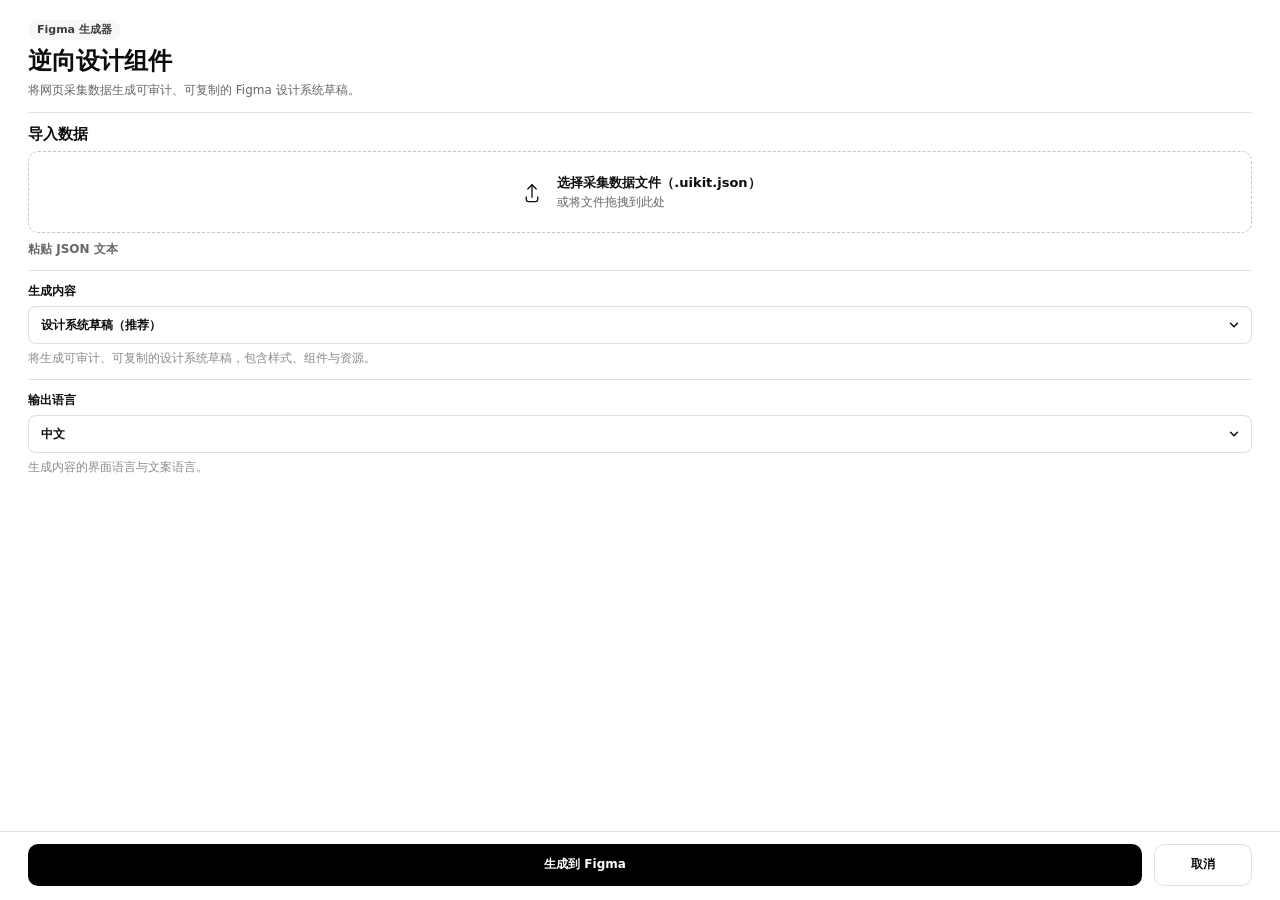
==== figma-plugin/ui.html @ 894eaabd "Initial UI Trace prototype" ====
<!doctype html>
<html lang="zh-CN">
  <head>
    <meta charset="utf-8">
    <style>
      :root {
        --bg: #ffffff;
        --surface: #f7f7f7;
        --surface-hover: #f2f2f2;
        --text: #0d0d0d;
        --text-muted: #666666;
        --text-subtle: #8a8a8a;
        --border: rgba(13, 13, 13, 0.12);
        --border-strong: rgba(13, 13, 13, 0.24);
        --focus: rgba(13, 13, 13, 0.12);
        --radius: 10px;
      }

      * {
        box-sizing: border-box;
      }

      body {
        margin: 0;
        overflow: hidden;
        color: var(--text);
        background: var(--bg);
        font: 12px/1.42 Inter, system-ui, -apple-system, BlinkMacSystemFont, "Segoe UI", "Microsoft YaHei", sans-serif;
      }

      .shell {
        height: 100vh;
        display: grid;
        grid-template-rows: 1fr auto;
        background: var(--bg);
      }

      .content {
        display: grid;
        align-content: start;
        gap: 12px;
        padding: 20px 28px 14px;
      }

      .hero {
        display: grid;
        gap: 8px;
      }

      .eyebrow {
        width: max-content;
        padding: 2px 9px;
        border-radius: 999px;
        color: #3d3d3d;
        background: var(--surface);
        font-size: 11px;
        font-weight: 700;
      }

      h1,
      h2,
      p {
        margin: 0;
      }

      h1 {
        font-size: 24px;
        line-height: 1.12;
        letter-spacing: 0;
      }

      h2 {
        font-size: 15px;
        line-height: 1.25;
      }

      p {
        color: var(--text-muted);
      }

      .section {
        display: grid;
        gap: 8px;
        padding-top: 12px;
        border-top: 1px solid var(--border);
      }

      .file-picker {
        min-height: 82px;
        display: grid;
        place-items: center;
        padding: 12px;
        border: 1px dashed var(--border-strong);
        border-radius: var(--radius);
        background: #ffffff;
        cursor: pointer;
        transition: background 120ms ease, border-color 120ms ease;
      }

      .file-picker:hover,
      .file-picker.dragover {
        border-color: rgba(13, 13, 13, 0.46);
        background: #fafafa;
      }

      .file-row {
        display: flex;
        align-items: center;
        justify-content: center;
        gap: 12px;
        max-width: 430px;
      }

      .upload-icon {
        width: 26px;
        height: 26px;
        flex: 0 0 auto;
        color: var(--text);
      }

      .file-copy {
        min-width: 0;
        display: grid;
        gap: 2px;
      }

      .file-title {
        color: var(--text);
        font-size: 13px;
        font-weight: 700;
      }

      .file-name {
        min-width: 0;
        overflow: hidden;
        color: var(--text-muted);
        text-overflow: ellipsis;
        white-space: nowrap;
      }

      .field {
        display: grid;
        gap: 6px;
      }

      label {
        color: var(--text);
        font-size: 12px;
        font-weight: 700;
      }

      .hint {
        color: var(--text-subtle);
      }

      .native-select {
        display: none;
      }

      .select-wrap {
        position: relative;
      }

      .select-trigger {
        width: 100%;
        height: 38px;
        display: flex;
        align-items: center;
        justify-content: space-between;
        gap: 12px;
        border: 1px solid var(--border);
        border-radius: 8px;
        padding: 0 10px 0 12px;
        color: var(--text);
        background: #ffffff;
        text-align: left;
      }

      .select-trigger:hover {
        background: #fbfbfb;
      }

      .select-trigger[aria-expanded="true"] {
        border-color: rgba(13, 13, 13, 0.42);
      }

      .chevron {
        width: 14px;
        height: 14px;
        flex: 0 0 auto;
        color: var(--text);
      }

      .select-menu {
        position: absolute;
        z-index: 10;
        top: calc(100% + 6px);
        left: 0;
        right: 0;
        display: none;
        overflow: hidden;
        border: 1px solid var(--border);
        border-radius: 8px;
        background: #ffffff;
        box-shadow: 0 10px 24px rgba(0, 0, 0, 0.10);
      }

      .select-wrap.open .select-menu {
        display: grid;
        padding: 4px;
      }

      .select-wrap[data-select="language"] .select-menu {
        top: auto;
        bottom: calc(100% + 6px);
      }

      .select-option {
        width: 100%;
        height: 30px;
        border: 0;
        border-radius: 6px;
        padding: 0 10px;
        color: var(--text);
        background: transparent;
        text-align: left;
        font-weight: 500;
      }

      .select-option:hover {
        background: var(--surface);
      }

      .select-option.active {
        background: var(--surface-hover);
        font-weight: 700;
      }

      textarea {
        width: 100%;
        height: 92px;
        padding: 10px;
        resize: none;
        border: 1px solid var(--border);
        border-radius: 8px;
        color: var(--text);
        background: #ffffff;
        outline: none;
        font: 11px/1.45 ui-monospace, SFMono-Regular, Consolas, "Liberation Mono", monospace;
      }

      textarea:focus,
      button:focus-visible {
        border-color: rgba(13, 13, 13, 0.46);
        box-shadow: 0 0 0 3px var(--focus);
        outline: none;
      }

      .manual {
        display: none;
        gap: 8px;
      }

      .manual.open {
        display: grid;
      }

      .toggle {
        width: max-content;
        min-height: auto;
        border: 0;
        border-radius: 6px;
        padding: 0;
        color: var(--text-muted);
        background: transparent;
        font-size: 12px;
        font-weight: 600;
      }

      .toggle:hover {
        color: var(--text);
      }

      .actions {
        display: flex;
        gap: 12px;
        padding: 12px 28px 14px;
        border-top: 1px solid var(--border);
        background: #ffffff;
      }

      button {
        min-height: 42px;
        border: 1px solid transparent;
        border-radius: var(--radius);
        padding: 8px 14px;
        font: inherit;
        font-weight: 700;
        cursor: pointer;
      }

      .toggle,
      .select-trigger,
      .select-option {
        min-height: auto;
      }

      #import {
        flex: 1;
        color: #ffffff;
        background: #000000;
      }

      #import:hover {
        background: #202020;
      }

      #cancel {
        min-width: 98px;
        color: var(--text);
        border-color: var(--border);
        background: #ffffff;
      }

      #cancel:hover {
        background: var(--surface);
      }
    </style>
  </head>
  <body>
    <main class="shell">
      <section class="content">
        <div class="hero">
          <div class="eyebrow">Figma 生成器</div>
          <h1>逆向设计组件</h1>
          <p>将网页采集数据生成可审计、可复制的 Figma 设计系统草稿。</p>
        </div>

        <section class="section">
          <h2>导入数据</h2>
          <div id="drop-zone" class="file-picker">
            <div class="file-row">
              <svg class="upload-icon" viewBox="0 0 34 34" fill="none" aria-hidden="true">
                <path d="M9.5 23.5V26.5C9.5 28.1569 10.8431 29.5 12.5 29.5H21.5C23.1569 29.5 24.5 28.1569 24.5 26.5V23.5" stroke="currentColor" stroke-width="1.7" stroke-linecap="round"/>
                <path d="M17 24V7.5" stroke="currentColor" stroke-width="1.7" stroke-linecap="round"/>
                <path d="M11.5 13L17 7.5L22.5 13" stroke="currentColor" stroke-width="1.7" stroke-linecap="round" stroke-linejoin="round"/>
              </svg>
              <div class="file-copy">
                <div class="file-title">选择采集数据文件（.uikit.json）</div>
                <div id="file-name" class="file-name">或将文件拖拽到此处</div>
              </div>
            </div>
            <input id="file" type="file" accept=".json,application/json" hidden>
          </div>
          <button id="toggle-manual" class="toggle" type="button">粘贴 JSON 文本</button>
          <div id="manual" class="manual">
            <label for="json">Normalized design-system JSON</label>
            <textarea id="json" spellcheck="false"></textarea>
          </div>
        </section>

        <section class="section">
          <div class="field">
            <label for="mode">生成内容</label>
            <div class="select-wrap" data-select="mode">
              <select id="mode" class="native-select" tabindex="-1" aria-hidden="true">
                <option value="designer" selected>设计系统草稿（推荐）</option>
                <option value="library">组件库草稿</option>
                <option value="replica">页面截图参考</option>
                <option value="audit">审阅草稿</option>
              </select>
              <button class="select-trigger" type="button" aria-expanded="false">
                <span class="select-label">设计系统草稿（推荐）</span>
                <svg class="chevron" viewBox="0 0 16 16" fill="none" aria-hidden="true">
                  <path d="M4 6L8 10L12 6" stroke="currentColor" stroke-width="1.7" stroke-linecap="round" stroke-linejoin="round"/>
                </svg>
              </button>
              <div class="select-menu" role="listbox">
                <button class="select-option active" type="button" data-value="designer">设计系统草稿（推荐）</button>
                <button class="select-option" type="button" data-value="library">组件库草稿</button>
                <button class="select-option" type="button" data-value="replica">页面截图参考</button>
                <button class="select-option" type="button" data-value="audit">审阅草稿</button>
              </div>
            </div>
            <p class="hint">将生成可审计、可复制的设计系统草稿，包含样式、组件与资源。</p>
          </div>
        </section>

        <section class="section">
          <div class="field">
            <label for="language">输出语言</label>
            <div class="select-wrap" data-select="language">
              <select id="language" class="native-select" tabindex="-1" aria-hidden="true">
                <option value="zh" selected>中文</option>
                <option value="bilingual">中英双语</option>
                <option value="en">English</option>
              </select>
              <button class="select-trigger" type="button" aria-expanded="false">
                <span class="select-label">中文</span>
                <svg class="chevron" viewBox="0 0 16 16" fill="none" aria-hidden="true">
                  <path d="M4 6L8 10L12 6" stroke="currentColor" stroke-width="1.7" stroke-linecap="round" stroke-linejoin="round"/>
                </svg>
              </button>
              <div class="select-menu" role="listbox">
                <button class="select-option active" type="button" data-value="zh">中文</button>
                <button class="select-option" type="button" data-value="bilingual">中英双语</button>
                <button class="select-option" type="button" data-value="en">English</button>
              </div>
            </div>
            <p class="hint">生成内容的界面语言与文案语言。</p>
          </div>
        </section>
      </section>

      <div class="actions">
        <button id="import">生成到 Figma</button>
        <button id="cancel">取消</button>
      </div>
    </main>

    <script>
      const textarea = document.getElementById("json");
      const fileInput = document.getElementById("file");
      const fileName = document.getElementById("file-name");
      const manual = document.getElementById("manual");
      const language = document.getElementById("language");
      const mode = document.getElementById("mode");
      const dropZone = document.getElementById("drop-zone");

      dropZone.onclick = () => {
        fileInput.click();
      };

      fileInput.onchange = () => {
        const file = fileInput.files && fileInput.files[0];
        if (!file) return;
        loadFile(file);
      };

      dropZone.ondragover = (event) => {
        event.preventDefault();
        dropZone.classList.add("dragover");
      };

      dropZone.ondragleave = () => {
        dropZone.classList.remove("dragover");
      };

      dropZone.ondrop = (event) => {
        event.preventDefault();
        dropZone.classList.remove("dragover");
        const file = event.dataTransfer && event.dataTransfer.files && event.dataTransfer.files[0];
        if (file) loadFile(file);
      };

      document.getElementById("toggle-manual").onclick = () => {
        manual.classList.toggle("open");
      };

      document.getElementById("import").onclick = () => {
        parent.postMessage({ pluginMessage: { type: "import", json: textarea.value, language: language.value, mode: mode.value } }, "*");
      };

      document.getElementById("cancel").onclick = () => {
        parent.postMessage({ pluginMessage: { type: "cancel" } }, "*");
      };

      document.addEventListener("click", (event) => {
        for (const wrap of document.querySelectorAll(".select-wrap.open")) {
          if (!wrap.contains(event.target)) closeSelect(wrap);
        }
      });

      for (const wrap of document.querySelectorAll(".select-wrap")) {
        const select = wrap.querySelector("select");
        const trigger = wrap.querySelector(".select-trigger");
        const label = wrap.querySelector(".select-label");
        const options = Array.from(wrap.querySelectorAll(".select-option"));
        trigger.onclick = (event) => {
          event.stopPropagation();
          const isOpen = wrap.classList.contains("open");
          for (const other of document.querySelectorAll(".select-wrap.open")) closeSelect(other);
          if (!isOpen) {
            wrap.classList.add("open");
            trigger.setAttribute("aria-expanded", "true");
          }
        };
        for (const option of options) {
          option.onclick = (event) => {
            event.stopPropagation();
            select.value = option.dataset.value || "";
            label.textContent = option.textContent || "";
            for (const item of options) item.classList.toggle("active", item === option);
            closeSelect(wrap);
          };
        }
      }

      function closeSelect(wrap) {
        wrap.classList.remove("open");
        const trigger = wrap.querySelector(".select-trigger");
        if (trigger) trigger.setAttribute("aria-expanded", "false");
      }

      function loadFile(file) {
        readFileAsText(file, (content) => {
          textarea.value = content;
          fileName.textContent = file.name;
        });
      }

      function readFileAsText(file, callback) {
        const reader = new FileReader();
        reader.onload = () => callback(String(reader.result || ""));
        reader.onerror = () => {
          fileName.textContent = "无法读取文件";
        };
        reader.readAsText(file);
      }
    </script>
  </body>
</html>
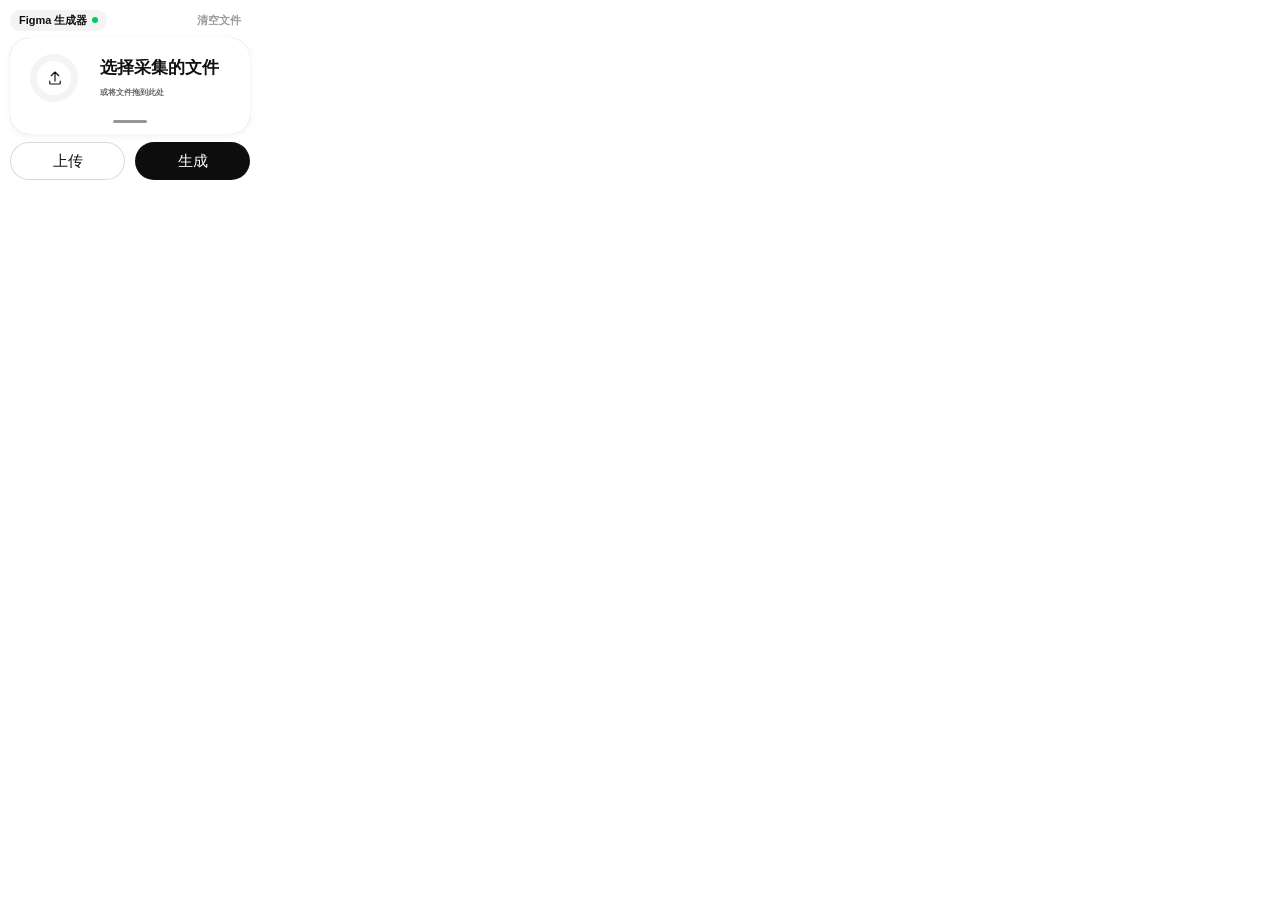
==== commit 6fb4b0c0: "Refine dual-theme plugin UI and interactions" ====
--- a/figma-plugin/ui.html
+++ b/figma-plugin/ui.html
@@ -4,16 +4,40 @@
     <meta charset="utf-8">
     <style>
       :root {
-        --bg: #ffffff;
-        --surface: #f7f7f7;
-        --surface-hover: #f2f2f2;
-        --text: #0d0d0d;
-        --text-muted: #666666;
-        --text-subtle: #8a8a8a;
-        --border: rgba(13, 13, 13, 0.12);
-        --border-strong: rgba(13, 13, 13, 0.24);
-        --focus: rgba(13, 13, 13, 0.12);
-        --radius: 10px;
+        color-scheme: light;
+        --page: #f3f3f3;
+        --panel: #ffffff;
+        --surface: #ffffff;
+        --soft: #f4f4f4;
+        --soft-2: #f9f9f9;
+        --text: #101010;
+        --muted: #666666;
+        --label: #555555;
+        --quiet: #969696;
+        --border: #dddddd;
+        --border-strong: rgba(0, 0, 0, 0.15);
+        --action: #0d0d0d;
+        --action-text: #ffffff;
+        --green: #00c961;
+        --shadow: 0 2px 8px rgba(0, 0, 0, 0.055), 0 0 0.5px rgba(0, 0, 0, 0.28);
+      }
+
+      :root[data-theme="dark"] {
+        color-scheme: dark;
+        --page: #0b0b0b;
+        --panel: #050505;
+        --surface: #202020;
+        --soft: #252525;
+        --soft-2: #1b1b1b;
+        --text: #ffffff;
+        --muted: #a7a7a7;
+        --label: #d6d6d6;
+        --quiet: #8b8b8b;
+        --border: #464646;
+        --border-strong: rgba(255, 255, 255, 0.42);
+        --action: #f5f5f5;
+        --action-text: #111111;
+        --shadow: 0 4px 14px rgba(0, 0, 0, 0.34), 0 0 0.5px rgba(255, 255, 255, 0.18);
       }
 
       * {
@@ -21,136 +45,195 @@
       }
 
       body {
+        width: 380px;
+        min-height: 292px;
         margin: 0;
         overflow: hidden;
         color: var(--text);
-        background: var(--bg);
-        font: 12px/1.42 Inter, system-ui, -apple-system, BlinkMacSystemFont, "Segoe UI", "Microsoft YaHei", sans-serif;
+        background: var(--page);
+        font: 12px/1.2 "PingFang SC", "Microsoft YaHei", Inter, system-ui, sans-serif;
+      }
+
+      button,
+      select,
+      textarea {
+        font: inherit;
+      }
+
+      button {
+        border: 0;
+        cursor: pointer;
+      }
+
+      button:focus-visible,
+      select:focus-visible,
+      textarea:focus-visible {
+        outline: 2px solid var(--green);
+        outline-offset: 2px;
       }
 
       .shell {
-        height: 100vh;
-        display: grid;
-        grid-template-rows: 1fr auto;
-        background: var(--bg);
-      }
-
-      .content {
-        display: grid;
-        align-content: start;
-        gap: 12px;
-        padding: 20px 28px 14px;
-      }
-
-      .hero {
-        display: grid;
+        min-height: 100vh;
+        display: flex;
+        flex-direction: column;
+        gap: 15px;
+        padding: 15px;
+        border-radius: 30px;
+        background: var(--panel);
+      }
+
+      .topbar {
+        height: 27px;
+        display: flex;
+        align-items: center;
+      }
+
+      .top-chip {
+        min-height: 27px;
+        display: inline-flex;
+        align-items: center;
         gap: 8px;
-      }
-
-      .eyebrow {
-        width: max-content;
-        padding: 2px 9px;
-        border-radius: 999px;
-        color: #3d3d3d;
+        padding: 7px 15px;
+        border-radius: 24px;
+        color: var(--text);
+        background: var(--soft);
+        font-size: 12px;
+        font-weight: 800;
+        line-height: 13px;
+      }
+
+      .mode-dot {
+        width: 7px;
+        height: 7px;
+        flex: 0 0 7px;
+        border-radius: 50%;
+        background: var(--green);
+      }
+
+      .content-stack {
+        width: 350px;
+        display: flex;
+        flex-direction: column;
+        gap: 15px;
+      }
+
+      .file-card {
+        position: relative;
+        min-height: 147px;
+        display: flex;
+        flex-direction: column;
+        justify-content: center;
+        gap: 15px;
+        padding: 30px;
+        border-radius: 24px;
+        color: var(--text);
         background: var(--surface);
-        font-size: 11px;
-        font-weight: 700;
-      }
-
-      h1,
-      h2,
-      p {
-        margin: 0;
-      }
-
-      h1 {
-        font-size: 24px;
-        line-height: 1.12;
-        letter-spacing: 0;
-      }
-
-      h2 {
-        font-size: 15px;
-        line-height: 1.25;
-      }
-
-      p {
-        color: var(--text-muted);
-      }
-
-      .section {
-        display: grid;
-        gap: 8px;
-        padding-top: 12px;
-        border-top: 1px solid var(--border);
-      }
-
-      .file-picker {
-        min-height: 82px;
-        display: grid;
-        place-items: center;
-        padding: 12px;
-        border: 1px dashed var(--border-strong);
-        border-radius: var(--radius);
-        background: #ffffff;
-        cursor: pointer;
-        transition: background 120ms ease, border-color 120ms ease;
-      }
-
-      .file-picker:hover,
-      .file-picker.dragover {
-        border-color: rgba(13, 13, 13, 0.46);
-        background: #fafafa;
+        box-shadow: var(--shadow);
       }
 
       .file-row {
         display: flex;
         align-items: center;
-        justify-content: center;
-        gap: 12px;
-        max-width: 430px;
-      }
-
-      .upload-icon {
+        gap: 35px;
+      }
+
+      .file-ring {
+        width: 71px;
+        height: 71px;
+        flex: 0 0 71px;
+        display: grid;
+        place-items: center;
+        padding: 0;
+        border: 10px solid var(--soft);
+        border-radius: 50%;
+        color: var(--text);
+        background: var(--surface);
+      }
+
+      .has-file .file-ring {
+        border-color: var(--green);
+      }
+
+      .file-ring svg {
+        display: block;
         width: 26px;
         height: 26px;
-        flex: 0 0 auto;
-        color: var(--text);
+        overflow: visible;
+        transform: translateX(1px);
       }
 
       .file-copy {
         min-width: 0;
         display: grid;
-        gap: 2px;
+        gap: 19px;
+        cursor: pointer;
       }
 
       .file-title {
-        color: var(--text);
-        font-size: 13px;
-        font-weight: 700;
-      }
-
-      .file-name {
         min-width: 0;
         overflow: hidden;
-        color: var(--text-muted);
+        color: var(--text);
+        font-size: 23px;
+        font-weight: 900;
+        line-height: 24px;
+        letter-spacing: 0;
+        white-space: nowrap;
+      }
+
+      .file-name {
+        overflow: hidden;
+        max-width: 190px;
+        color: var(--muted);
+        font-size: 10px;
+        font-weight: 700;
+        line-height: 12px;
         text-overflow: ellipsis;
         white-space: nowrap;
       }
 
+      .settings-toggle {
+        position: absolute;
+        left: 50%;
+        bottom: 9px;
+        width: 46px;
+        height: 18px;
+        padding: 0;
+        border-radius: 999px;
+        background: transparent;
+        transform: translateX(-50%);
+      }
+
+      .settings-toggle::before {
+        content: "";
+        position: absolute;
+        left: 8px;
+        right: 8px;
+        top: 7px;
+        height: 4px;
+        border-radius: 999px;
+        background: var(--quiet);
+      }
+
+      .settings-panel {
+        display: none;
+        gap: 15px;
+        padding-bottom: 15px;
+      }
+
+      .settings-open .settings-panel {
+        display: grid;
+      }
+
       .field {
         display: grid;
-        gap: 6px;
+        gap: 15px;
       }
 
       label {
-        color: var(--text);
-        font-size: 12px;
-        font-weight: 700;
-      }
-
-      .hint {
-        color: var(--text-subtle);
+        color: var(--label);
+        font-size: 15px;
+        font-weight: 500;
+        line-height: 16px;
       }
 
       .native-select {
@@ -163,97 +246,74 @@
 
       .select-trigger {
         width: 100%;
-        height: 38px;
+        min-height: 38px;
         display: flex;
         align-items: center;
         justify-content: space-between;
-        gap: 12px;
+        gap: 8px;
+        padding: 12px 15px;
         border: 1px solid var(--border);
-        border-radius: 8px;
-        padding: 0 10px 0 12px;
+        border-radius: 30px;
         color: var(--text);
-        background: #ffffff;
+        background: var(--surface);
+        font-size: 15px;
+        font-weight: 500;
+        line-height: 14px;
         text-align: left;
       }
 
-      .select-trigger:hover {
-        background: #fbfbfb;
-      }
-
-      .select-trigger[aria-expanded="true"] {
-        border-color: rgba(13, 13, 13, 0.42);
+      .select-label {
+        min-width: 0;
+        overflow: hidden;
+        text-overflow: ellipsis;
+        white-space: nowrap;
       }
 
       .chevron {
-        width: 14px;
-        height: 14px;
+        width: 12px;
+        height: 12px;
         flex: 0 0 auto;
-        color: var(--text);
       }
 
       .select-menu {
         position: absolute;
-        z-index: 10;
+        z-index: 30;
         top: calc(100% + 6px);
         left: 0;
         right: 0;
         display: none;
-        overflow: hidden;
+        padding: 6px;
         border: 1px solid var(--border);
-        border-radius: 8px;
-        background: #ffffff;
-        box-shadow: 0 10px 24px rgba(0, 0, 0, 0.10);
+        border-radius: 15px;
+        background: var(--surface);
+        box-shadow: var(--shadow);
       }
 
       .select-wrap.open .select-menu {
         display: grid;
-        padding: 4px;
-      }
-
-      .select-wrap[data-select="language"] .select-menu {
-        top: auto;
-        bottom: calc(100% + 6px);
       }
 
       .select-option {
-        width: 100%;
-        height: 30px;
-        border: 0;
-        border-radius: 6px;
-        padding: 0 10px;
+        min-height: 28px;
+        padding: 6px 9px;
+        border-radius: 10px;
         color: var(--text);
         background: transparent;
         text-align: left;
-        font-weight: 500;
-      }
-
-      .select-option:hover {
-        background: var(--surface);
-      }
-
+        font-size: 12px;
+      }
+
+      .select-option:hover,
       .select-option.active {
-        background: var(--surface-hover);
-        font-weight: 700;
-      }
-
-      textarea {
-        width: 100%;
-        height: 92px;
-        padding: 10px;
-        resize: none;
-        border: 1px solid var(--border);
-        border-radius: 8px;
-        color: var(--text);
-        background: #ffffff;
-        outline: none;
-        font: 11px/1.45 ui-monospace, SFMono-Regular, Consolas, "Liberation Mono", monospace;
-      }
-
-      textarea:focus,
-      button:focus-visible {
-        border-color: rgba(13, 13, 13, 0.46);
-        box-shadow: 0 0 0 3px var(--focus);
-        outline: none;
+        background: var(--soft);
+      }
+
+      .manual-toggle {
+        justify-self: start;
+        padding: 0;
+        color: var(--muted);
+        background: transparent;
+        font-size: 11px;
       }
 
       .manual {
@@ -265,204 +325,1576 @@
         display: grid;
       }
 
-      .toggle {
-        width: max-content;
-        min-height: auto;
-        border: 0;
-        border-radius: 6px;
+      textarea {
+        width: 100%;
+        min-height: 84px;
+        resize: vertical;
+        padding: 10px;
+        border: 1px solid var(--border);
+        border-radius: 14px;
+        color: var(--text);
+        background: var(--surface);
+        font: 11px/1.4 ui-monospace, Consolas, monospace;
+      }
+
+      .actions {
+        display: grid;
+        grid-template-columns: 1fr 1fr;
+        gap: 15px;
+      }
+
+      .actions button {
+        height: 56px;
+        border-radius: 30px;
+        font-size: 18px;
+        font-weight: 500;
+        line-height: 20px;
+      }
+
+      #cancel {
+        border: 1px solid var(--border-strong);
+        color: var(--text);
+        background-color: var(--surface);
+      }
+
+      #import {
+        color: var(--action-text);
+        background-color: var(--action);
+      }
+
+      :root[data-theme="dark"] #cancel {
+        color: #ffffff;
+        background-color: #050505;
+      }
+
+      :root[data-theme="dark"] #import {
+        color: #111111;
+        background-color: #f5f5f5;
+      }
+
+      .has-file .actions {
+        grid-template-columns: 56px 1fr;
+      }
+
+      .has-file #cancel {
         padding: 0;
-        color: var(--text-muted);
+        border-radius: 50%;
+        font-size: 0;
+      }
+
+      .has-file #cancel::before {
+        content: "‹";
+        font-size: 32px;
+        line-height: 1;
+      }
+
+      .hint {
+        display: none;
+      }
+
+      html {
         background: transparent;
+        border-radius: 40px;
+        overflow: hidden;
+      }
+
+      body {
+        width: 260px;
+        min-height: 0;
+        border-radius: 40px;
+        overflow: hidden;
+        background: transparent;
+        font-family: "PingFang SC", "PingFang TC", "PingFang HK", sans-serif;
+      }
+
+      .shell {
+        width: 260px;
+        min-height: 0;
+        gap: 10px;
+        padding: 10px;
+        border-radius: 40px;
+        overflow: hidden;
+      }
+
+      .topbar {
+        height: 20px;
+      }
+
+      .top-chip {
+        min-height: 20px;
+        gap: 5px;
+        padding: 5px 9px;
+        border-radius: 18px;
+        font-size: 11px;
+        line-height: 11px;
+      }
+
+      .mode-dot {
+        width: 6px;
+        height: 6px;
+        flex-basis: 6px;
+      }
+
+      .content-stack {
+        width: 240px;
+        gap: 10px;
+      }
+
+      .file-card {
+        min-height: 98px;
+        gap: 10px;
+        padding: 20px;
+        border-radius: 20px;
+      }
+
+      .file-row {
+        gap: 22px;
+      }
+
+      .file-ring {
+        width: 48px;
+        height: 48px;
+        flex-basis: 48px;
+        border-width: 7px;
+      }
+
+      .file-ring svg {
+        width: 18px;
+        height: 18px;
+      }
+
+      .file-copy {
+        gap: 11px;
+      }
+
+      .file-title {
+        font-size: 17px;
+        line-height: 18px;
+      }
+
+      .file-name {
+        max-width: 132px;
+        font-size: 8px;
+        line-height: 10px;
+      }
+
+      .settings-toggle {
+        bottom: 4px;
+        width: 34px;
+        height: 16px;
+      }
+
+      .settings-toggle::before {
+        left: 7px;
+        right: 7px;
+        top: 7px;
+        height: 3px;
+      }
+
+      .settings-panel {
+        gap: 10px;
+        padding-bottom: 12px;
+      }
+
+      .field {
+        gap: 8px;
+      }
+
+      label {
         font-size: 12px;
-        font-weight: 600;
-      }
-
-      .toggle:hover {
+        line-height: 13px;
+      }
+
+      .native-select {
+        width: 100%;
+        min-height: 29px;
+        appearance: none;
+        -webkit-appearance: none;
+        display: block;
+        padding: 0 30px 0 12px;
+        border: 1px solid var(--border);
+        border-radius: 18px;
         color: var(--text);
+        background-color: var(--surface);
+        background-image: url("data:image/svg+xml,%3Csvg width='12' height='12' viewBox='0 0 12 12' fill='none' xmlns='http://www.w3.org/2000/svg'%3E%3Cpath d='M3 4.5L6 7.5L9 4.5' stroke='%23101010' stroke-width='1.6' stroke-linecap='round' stroke-linejoin='round'/%3E%3C/svg%3E");
+        background-position: right 11px center;
+        background-repeat: no-repeat;
+        background-size: 12px 12px;
+        font-size: 12px;
+        line-height: 13px;
+      }
+
+      :root[data-theme="dark"] .native-select {
+        background-image: url("data:image/svg+xml,%3Csvg width='12' height='12' viewBox='0 0 12 12' fill='none' xmlns='http://www.w3.org/2000/svg'%3E%3Cpath d='M3 4.5L6 7.5L9 4.5' stroke='%23ffffff' stroke-width='1.6' stroke-linecap='round' stroke-linejoin='round'/%3E%3C/svg%3E");
+      }
+
+      .select-trigger,
+      .select-menu {
+        display: none !important;
+      }
+
+      .manual-toggle {
+        font-size: 9px;
+      }
+
+      textarea {
+        min-height: 70px;
+        padding: 8px;
+        border-radius: 12px;
+        font-size: 10px;
       }
 
       .actions {
-        display: flex;
-        gap: 12px;
-        padding: 12px 28px 14px;
-        border-top: 1px solid var(--border);
-        background: #ffffff;
-      }
-
-      button {
-        min-height: 42px;
-        border: 1px solid transparent;
-        border-radius: var(--radius);
-        padding: 8px 14px;
-        font: inherit;
-        font-weight: 700;
+        gap: 10px;
+      }
+
+      .actions button {
+        height: 38px;
+        border-radius: 22px;
+        font-size: 15px;
+        line-height: 16px;
+      }
+
+      .has-file .actions {
+        grid-template-columns: 38px 1fr;
+      }
+
+      .has-file #cancel::before {
+        font-size: 24px;
+      }
+
+      .native-select {
+        display: none;
+      }
+
+      .select-trigger {
+        min-height: 29px;
+        display: flex !important;
+        padding: 0 12px;
+        border-radius: 18px;
+        font-size: 12px;
+        line-height: 13px;
+      }
+
+      .select-menu {
+        top: calc(100% + 6px);
+        display: none !important;
+        padding: 6px;
+        border-radius: 16px;
+        box-shadow: var(--shadow);
+      }
+
+      .select-wrap.open .select-menu {
+        display: grid !important;
+      }
+
+      .select-option {
+        min-height: 26px;
+        padding: 6px 9px;
+        border-radius: 10px;
+        font-size: 12px;
+      }
+
+      .select-option:hover,
+      .select-option.active {
+        background: var(--soft);
+      }
+
+      .has-file .actions {
+        grid-template-columns: 1fr 1fr;
+      }
+
+      .has-file #cancel {
+        padding: 0 10px;
+        border-radius: 22px;
+        font-size: 15px;
+      }
+
+      .has-file #cancel::before {
+        content: none;
+      }
+
+      .import-confirm .actions {
+        grid-template-columns: 38px 1fr;
+      }
+
+      .import-confirm #cancel {
+        order: 1;
+        padding: 0;
+        border-radius: 50%;
+        font-size: 0;
+      }
+
+      .import-confirm #cancel::before {
+        content: "‹";
+        font-size: 24px;
+        line-height: 1;
+      }
+
+      .import-confirm #import {
+        order: 2;
+      }
+
+      @property --ring-fill {
+        syntax: "<percentage>";
+        inherits: false;
+        initial-value: 0%;
+      }
+
+      :root {
+        --motion-ease: cubic-bezier(0.22, 0.9, 0.25, 1);
+        --motion-snap: cubic-bezier(0.2, 1.35, 0.35, 1);
+        --theme-wipe-color: #050505;
+      }
+
+      body,
+      .shell,
+      .file-card,
+      .top-chip,
+      #cancel,
+      #import,
+      .select-trigger,
+      .select-option,
+      .settings-toggle::before,
+      .manual-toggle {
+        transition:
+          background-color 220ms var(--motion-ease),
+          border-color 220ms var(--motion-ease),
+          color 180ms var(--motion-ease),
+          box-shadow 220ms var(--motion-ease),
+          opacity 180ms var(--motion-ease),
+          transform 180ms var(--motion-ease);
+      }
+
+      body::before {
+        content: "";
+        position: fixed;
+        inset: -36px;
+        z-index: 999;
+        pointer-events: none;
+        background: linear-gradient(110deg, transparent 0%, var(--theme-wipe-color) 38%, var(--theme-wipe-color) 62%, transparent 100%);
+        opacity: 0;
+        transform: translateX(-120%) skewX(-10deg);
+      }
+
+      :root.theme-wipe body::before {
+        animation: theme-wipe 460ms var(--motion-ease) both;
+      }
+
+      button:not(:disabled):active {
+        transform: scale(0.98);
+      }
+
+      .actions {
+        transition: grid-template-columns 230ms var(--motion-ease), gap 180ms var(--motion-ease);
+      }
+
+      .actions button {
+        transition:
+          width 230ms var(--motion-ease),
+          background-color 180ms var(--motion-ease),
+          border-color 180ms var(--motion-ease),
+          color 180ms var(--motion-ease),
+          opacity 160ms var(--motion-ease),
+          transform 160ms var(--motion-ease);
+      }
+
+      .file-ring {
+        position: relative;
+        isolation: isolate;
+        --ring-width: 7px;
+      }
+
+      .file-ring::before,
+      .file-ring::after {
+        content: "";
+        position: absolute;
+        inset: 0;
+        border-radius: 50%;
+        pointer-events: none;
+        opacity: 0;
+      }
+
+      .file-ring::before {
+        z-index: 0;
+        background: conic-gradient(from -90deg, var(--green) var(--ring-fill), var(--soft) 0);
+        -webkit-mask: radial-gradient(farthest-side, transparent calc(100% - var(--ring-width)), #000 calc(100% - var(--ring-width)));
+        mask: radial-gradient(farthest-side, transparent calc(100% - var(--ring-width)), #000 calc(100% - var(--ring-width)));
+      }
+
+      .file-ring svg {
+        position: relative;
+        z-index: 1;
+        --icon-offset-x: 1px;
+        transform: translateX(var(--icon-offset-x));
+      }
+
+      .file-ring .ring-progress {
+        position: absolute;
+        inset: 0;
+        z-index: 0;
+        width: 100%;
+        height: 100%;
+        overflow: visible;
+        opacity: 0;
+        transform: rotate(-90deg);
+      }
+
+      .ring-progress-track,
+      .ring-progress-fill {
+        fill: none;
+        stroke-width: 7;
+      }
+
+      .ring-progress-track {
+        stroke: var(--soft);
+      }
+
+      .ring-progress-fill {
+        stroke: var(--green);
+        stroke-linecap: round;
+        stroke-dasharray: 100;
+        stroke-dashoffset: 100;
+      }
+
+      .shell.is-generating .file-ring {
+        border-color: transparent !important;
+      }
+
+      .shell.is-generating .file-ring::before {
+        opacity: 0;
+        animation: none;
+      }
+
+      .shell.is-generating .file-ring::after {
+        opacity: 0;
+        animation: none;
+      }
+
+      .shell.is-generating .file-ring .ring-progress {
+        opacity: 1;
+        animation: none;
+      }
+
+      .shell.is-generating .file-ring .ring-progress-fill {
+        animation: ring-stroke-fill 950ms cubic-bezier(0.2, 0.85, 0.2, 1) forwards;
+      }
+
+      .shell.is-generating .file-ring svg {
+        animation: icon-focus 900ms ease-in-out infinite alternate;
+      }
+
+      .shell.motion-success .file-ring {
+        animation: ring-pop 560ms var(--motion-snap);
+      }
+
+      .shell.motion-success .file-ring::after {
+        border: 2px solid var(--green);
+        animation: ring-wave 620ms ease-out forwards;
+      }
+
+      .shell.motion-error .file-ring {
+        animation: micro-shake 260ms ease-in-out;
+      }
+
+      .settings-open .settings-panel,
+      .manual.open {
+        animation: drawer-in 220ms var(--motion-ease) both;
+      }
+
+      .select-wrap.open .select-menu {
+        animation: menu-in 140ms var(--motion-ease) both;
+      }
+
+      @keyframes ring-fill {
+        from {
+          --ring-fill: 0%;
+        }
+        to {
+          --ring-fill: 100%;
+        }
+      }
+
+      @keyframes ring-stroke-fill {
+        from {
+          stroke-dashoffset: 100;
+        }
+        to {
+          stroke-dashoffset: 0;
+        }
+      }
+
+      @keyframes ring-hold {
+        from {
+          transform: scale(1);
+        }
+        to {
+          transform: scale(1.025);
+        }
+      }
+
+      @keyframes ring-cap {
+        from {
+          transform: rotate(0deg) translateY(calc(-24px + var(--ring-width) / 2));
+        }
+        to {
+          transform: rotate(360deg) translateY(calc(-24px + var(--ring-width) / 2));
+        }
+      }
+
+      @keyframes ring-cap-hold {
+        from {
+          transform: rotate(360deg) translateY(calc(-24px + var(--ring-width) / 2)) scale(1);
+        }
+        to {
+          transform: rotate(360deg) translateY(calc(-24px + var(--ring-width) / 2)) scale(1.12);
+        }
+      }
+
+      @keyframes ring-pop {
+        0% {
+          transform: scale(1);
+        }
+        58% {
+          transform: scale(1.09);
+        }
+        100% {
+          transform: scale(1);
+        }
+      }
+
+      @keyframes ring-wave {
+        0% {
+          inset: -2px;
+          opacity: 0.52;
+          transform: scale(0.98);
+        }
+        100% {
+          inset: -9px;
+          opacity: 0;
+          transform: scale(1.08);
+        }
+      }
+
+      @keyframes icon-focus {
+        from {
+          transform: translateX(var(--icon-offset-x)) scale(1);
+        }
+        to {
+          transform: translateX(var(--icon-offset-x)) scale(1.08);
+        }
+      }
+
+      @keyframes micro-shake {
+        0%,
+        100% {
+          transform: translateX(0);
+        }
+        30% {
+          transform: translateX(-3px);
+        }
+        65% {
+          transform: translateX(3px);
+        }
+      }
+
+      @keyframes drawer-in {
+        from {
+          opacity: 0;
+          transform: translateY(-6px);
+        }
+        to {
+          opacity: 1;
+          transform: translateY(0);
+        }
+      }
+
+      @keyframes menu-in {
+        from {
+          opacity: 0;
+          transform: translateY(4px) scale(0.98);
+        }
+        to {
+          opacity: 1;
+          transform: translateY(0) scale(1);
+        }
+      }
+
+      @keyframes theme-wipe {
+        0% {
+          opacity: 0;
+          transform: translateX(-120%) skewX(-10deg);
+        }
+        22% {
+          opacity: 0.95;
+        }
+        100% {
+          opacity: 0;
+          transform: translateX(120%) skewX(-10deg);
+        }
+      }
+
+      :root {
+        --motion-ease: cubic-bezier(0.2, 0.85, 0.18, 1);
+        --motion-morph: cubic-bezier(0.18, 0.92, 0.18, 1);
+        --motion-snap: cubic-bezier(0.18, 1.45, 0.32, 1);
+      }
+
+      html,
+      body,
+      .shell {
+        border-radius: 0 !important;
+      }
+
+      body::before,
+      :root.theme-wipe body::before {
+        display: none !important;
+        animation: none !important;
+      }
+
+      body,
+      .shell,
+      .file-card,
+      .top-chip,
+      #cancel,
+      #import,
+      .select-trigger,
+      .select-option,
+      .settings-toggle,
+      .settings-toggle::before,
+      .manual-toggle {
+        transition:
+          background-color 520ms var(--motion-ease),
+          border-color 520ms var(--motion-ease),
+          color 420ms var(--motion-ease),
+          box-shadow 520ms var(--motion-ease),
+          opacity 360ms var(--motion-ease),
+          transform 360ms var(--motion-ease);
+      }
+
+      .file-card {
         cursor: pointer;
       }
 
-      .toggle,
-      .select-trigger,
-      .select-option {
-        min-height: auto;
+      .file-card:hover {
+        animation: pulse-glow 1600ms ease-in-out infinite;
+        box-shadow: 0 8px 24px rgba(0, 201, 97, 0.14), var(--shadow);
+      }
+
+      .file-card:hover .file-ring {
+        box-shadow: 0 0 0 6px rgba(0, 201, 97, 0.08), 0 0 24px rgba(0, 201, 97, 0.22);
+        transform: scale(1.025);
+      }
+
+      .file-card:has(.settings-toggle:hover) {
+        animation: none;
+        box-shadow: var(--shadow);
+      }
+
+      .file-card:has(.settings-toggle:hover) .file-ring {
+        box-shadow: none;
+        transform: none;
+      }
+
+      .top-chip:not(:disabled):hover,
+      #cancel:not(:disabled):hover,
+      #import:not(:disabled):hover,
+      .select-trigger:not(:disabled):hover,
+      .manual-toggle:not(:disabled):hover {
+        transform: translateY(-1px);
+        box-shadow: 0 6px 16px rgba(0, 0, 0, 0.08);
+      }
+
+      #import:not(:disabled):hover {
+        filter: brightness(1.08);
+      }
+
+      .select-trigger:not(:disabled):hover,
+      #cancel:not(:disabled):hover {
+        border-color: rgba(0, 201, 97, 0.34);
+      }
+
+      .settings-toggle {
+        top: 70px !important;
+        right: 0 !important;
+        bottom: auto !important;
+        left: 0 !important;
+        z-index: 4;
+        width: 100% !important;
+        height: 30px !important;
+        border-radius: 0 !important;
+        transform: none !important;
+        cursor: pointer;
+      }
+
+      .settings-toggle::before {
+        top: 12px !important;
+        right: auto !important;
+        left: 50% !important;
+        width: 34px !important;
+        height: 3px !important;
+        transform: translateX(-50%);
+      }
+
+      .settings-toggle:not(:disabled):hover {
+        background: linear-gradient(to bottom, transparent, rgba(0, 201, 97, 0.07));
+      }
+
+      .settings-toggle:not(:disabled):hover::before,
+      .settings-toggle[aria-expanded="true"]::before {
+        width: 42px !important;
+        background: var(--green);
+      }
+
+      .actions {
+        transition: grid-template-columns 560ms var(--motion-morph), gap 420ms var(--motion-ease);
+      }
+
+      .actions button {
+        transition:
+          width 560ms var(--motion-morph),
+          max-width 560ms var(--motion-morph),
+          background-color 420ms var(--motion-ease),
+          border-color 420ms var(--motion-ease),
+          color 360ms var(--motion-ease),
+          opacity 320ms var(--motion-ease),
+          transform 320ms var(--motion-ease),
+          box-shadow 360ms var(--motion-ease);
+      }
+
+      .import-confirm .actions {
+        grid-template-columns: 38px 1fr !important;
+      }
+
+      .shell.is-generating .file-ring .ring-progress-fill {
+        animation: ring-stroke-fill 1800ms cubic-bezier(0.2, 0.85, 0.2, 1) forwards;
+      }
+
+      .shell.is-generating .file-ring svg:not(.ring-progress) {
+        animation: icon-focus 1400ms ease-in-out infinite alternate;
+      }
+
+      .shell.motion-success .file-ring {
+        animation: ring-pop 980ms var(--motion-snap);
+      }
+
+      .shell.motion-success .file-ring::after {
+        animation: ring-wave 1050ms ease-out forwards;
+      }
+
+      .shell.motion-error .file-ring {
+        animation: micro-shake 420ms ease-in-out;
+      }
+
+      .settings-open .settings-panel,
+      .manual.open {
+        animation: drawer-in 420ms var(--motion-ease) both;
+      }
+
+      .select-wrap.open .select-menu {
+        animation: menu-in 280ms var(--motion-ease) both;
+      }
+
+      @keyframes pulse-glow {
+        0%,
+        100% {
+          box-shadow: 0 3px 12px rgba(0, 0, 0, 0.055), 0 0 0 rgba(0, 201, 97, 0);
+        }
+        50% {
+          box-shadow: 0 8px 24px rgba(0, 201, 97, 0.18), 0 0 0 5px rgba(0, 201, 97, 0.055);
+        }
+      }
+
+      :root {
+        --hover-glow: rgba(0, 201, 97, 0.18);
+        --hover-glow-soft: rgba(0, 201, 97, 0.08);
+        --hover-surface-shadow: rgba(0, 0, 0, 0.08);
+      }
+
+      :root[data-theme="dark"] {
+        --hover-glow: rgba(0, 255, 132, 0.34);
+        --hover-glow-soft: rgba(0, 255, 132, 0.16);
+        --hover-surface-shadow: rgba(0, 255, 132, 0.16);
+      }
+
+      .file-row {
+        order: 1;
+      }
+
+      .settings-panel {
+        order: 2;
+      }
+
+      .settings-toggle {
+        position: relative !important;
+        order: 3;
+        top: auto !important;
+        right: auto !important;
+        bottom: auto !important;
+        left: auto !important;
+        width: 100% !important;
+        height: 28px !important;
+        flex: 0 0 28px;
+        margin: -2px 0 0 !important;
+        background: transparent !important;
+        transform: none !important;
+      }
+
+      .settings-toggle::before {
+        top: 12px !important;
+        width: 34px !important;
+        background: var(--quiet) !important;
+      }
+
+      .settings-toggle[aria-expanded="true"]::before {
+        width: 34px !important;
+        background: var(--quiet) !important;
+      }
+
+      .settings-toggle:not(:disabled):hover {
+        background: linear-gradient(to bottom, transparent, var(--hover-glow-soft)) !important;
+      }
+
+      .settings-toggle:not(:disabled):hover::before {
+        width: 42px !important;
+        background: var(--green) !important;
+      }
+
+      .file-ring,
+      .file-ring::before,
+      .file-ring::after,
+      .file-ring .ring-progress {
+        transition:
+          opacity 520ms var(--motion-ease),
+          box-shadow 620ms var(--motion-ease),
+          border-color 520ms var(--motion-ease),
+          transform 520ms var(--motion-ease);
+      }
+
+      .file-card:hover {
+        animation: pulse-glow 2200ms ease-in-out infinite;
+        box-shadow: 0 8px 26px var(--hover-glow), var(--shadow);
+      }
+
+      .file-card:hover .file-ring {
+        box-shadow: 0 0 0 7px var(--hover-glow-soft), 0 0 28px var(--hover-glow);
+      }
+
+      .file-card:has(.settings-toggle:hover) {
+        animation: none;
+        box-shadow: var(--shadow);
+      }
+
+      .file-card:has(.settings-toggle:hover) .file-ring {
+        box-shadow: none;
+        transform: none;
+      }
+
+      .top-chip:not(:disabled):hover,
+      #cancel:not(:disabled):hover,
+      #import:not(:disabled):hover,
+      .select-trigger:not(:disabled):hover,
+      .manual-toggle:not(:disabled):hover {
+        box-shadow: 0 7px 18px var(--hover-surface-shadow);
+      }
+
+      .actions {
+        transition: grid-template-columns 760ms var(--motion-morph), gap 520ms var(--motion-ease);
+      }
+
+      .actions button {
+        white-space: nowrap;
+        overflow: hidden;
+        transition:
+          width 760ms var(--motion-morph),
+          max-width 760ms var(--motion-morph),
+          background-color 480ms var(--motion-ease),
+          border-color 480ms var(--motion-ease),
+          color 280ms var(--motion-ease),
+          opacity 320ms var(--motion-ease),
+          transform 360ms var(--motion-ease),
+          box-shadow 420ms var(--motion-ease);
+      }
+
+      .actions.text-hidden button {
+        color: transparent !important;
+        -webkit-text-fill-color: transparent !important;
+        text-shadow: none !important;
+      }
+
+      .import-confirm .actions:not(.morphing) #cancel,
+      .import-confirm .actions:not(.morphing) #import {
+        animation: action-label-in 420ms var(--motion-ease) both;
+      }
+
+      .shell.is-generating .file-ring .ring-progress-fill {
+        animation: ring-stroke-fill-smooth 2600ms linear forwards;
+      }
+
+      .shell.is-generating .file-ring svg:not(.ring-progress) {
+        animation: icon-focus 1900ms ease-in-out infinite alternate;
+      }
+
+      .shell.motion-success .file-ring {
+        animation: ring-pop-delight 1350ms var(--motion-snap);
+      }
+
+      .shell.motion-success .file-ring::after {
+        animation: ring-wave 1350ms ease-out forwards;
+      }
+
+      @keyframes ring-stroke-fill-smooth {
+        0% {
+          stroke-dashoffset: 100;
+        }
+        62% {
+          stroke-dashoffset: 38;
+        }
+        100% {
+          stroke-dashoffset: 0;
+        }
+      }
+
+      @keyframes ring-pop-delight {
+        0% {
+          transform: scale(1);
+        }
+        38% {
+          transform: scale(1.13);
+        }
+        68% {
+          transform: scale(0.96);
+        }
+        100% {
+          transform: scale(1);
+        }
+      }
+
+      @keyframes action-label-in {
+        0%,
+        42% {
+          color: transparent;
+        }
+        100% {
+          color: inherit;
+        }
+      }
+
+      .import-confirm .actions:not(.morphing) #cancel,
+      .import-confirm .actions:not(.morphing) #import {
+        animation: none !important;
+      }
+
+      .topbar {
+        justify-content: space-between !important;
+      }
+
+      .top-chip,
+      .clear-file {
+        min-height: 20px;
+        display: inline-flex;
+        align-items: center;
+        justify-content: center;
+        gap: 5px;
+        padding: 5px 9px;
+        border-radius: 18px;
+        color: var(--text);
+        background: var(--soft);
+        font-size: 11px;
+        font-weight: 800;
+        line-height: 11px;
+        white-space: nowrap;
+      }
+
+      .clear-file {
+        min-width: 62px;
+        background: transparent;
+      }
+
+      .clear-file:disabled {
+        cursor: not-allowed;
+        opacity: 0.42;
+      }
+
+      .file-card {
+        min-height: 96px !important;
+        justify-content: center !important;
+        padding: 18px 20px 24px !important;
+        overflow: hidden !important;
+      }
+
+      .settings-open .file-card {
+        overflow: visible !important;
+      }
+
+      .settings-panel {
+        padding-bottom: 30px !important;
+      }
+
+      .settings-toggle {
+        position: absolute !important;
+        left: 0 !important;
+        right: 0 !important;
+        bottom: 0 !important;
+        width: 100% !important;
+        height: 24px !important;
+        flex: none !important;
+        margin: 0 !important;
+        z-index: 8;
+      }
+
+      .settings-toggle::before {
+        top: 10px !important;
+        height: 3px !important;
+      }
+
+      .actions {
+        transition: grid-template-columns 520ms var(--motion-morph), gap 360ms var(--motion-ease) !important;
+      }
+
+      .actions button {
+        transition:
+          background-color 300ms var(--motion-ease),
+          border-color 300ms var(--motion-ease),
+          color 120ms var(--motion-ease),
+          opacity 180ms var(--motion-ease),
+          transform 300ms var(--motion-ease),
+          box-shadow 320ms var(--motion-ease) !important;
+        will-change: opacity, transform;
+      }
+
+      .import-confirm .actions:not(.morphing) #cancel,
+      .import-confirm .actions:not(.morphing) #import {
+        animation: action-label-in-fast 180ms var(--motion-ease) both !important;
+      }
+
+      .shell.is-generating .file-ring .ring-progress-fill {
+        animation: ring-stroke-fill-accelerate 1450ms cubic-bezier(0.48, 0, 0.12, 1) forwards !important;
+      }
+
+      .shell.is-generating .file-ring svg:not(.ring-progress) {
+        animation: icon-focus 1150ms ease-in-out infinite alternate !important;
+      }
+
+      .shell.motion-success .file-card {
+        animation: banner-success-pop 1120ms var(--motion-snap) both !important;
+      }
+
+      .shell.motion-success .file-card::after {
+        content: "";
+        position: absolute;
+        inset: 0;
+        z-index: 6;
+        border-radius: inherit;
+        pointer-events: none;
+        background:
+          radial-gradient(circle at 18% 48%, rgba(0, 201, 97, 0.22), transparent 36%),
+          linear-gradient(90deg, rgba(0, 201, 97, 0), rgba(0, 201, 97, 0.13), rgba(0, 201, 97, 0));
+        animation: banner-success-wash 1120ms ease-out both;
+      }
+
+      :root[data-theme="dark"] .shell.motion-success .file-card::after {
+        background:
+          radial-gradient(circle at 18% 48%, rgba(0, 255, 132, 0.28), transparent 38%),
+          linear-gradient(90deg, rgba(0, 255, 132, 0), rgba(0, 255, 132, 0.18), rgba(0, 255, 132, 0));
+      }
+
+      @keyframes ring-stroke-fill-accelerate {
+        0% {
+          stroke-dashoffset: 100;
+        }
+        42% {
+          stroke-dashoffset: 70;
+        }
+        76% {
+          stroke-dashoffset: 26;
+        }
+        100% {
+          stroke-dashoffset: 0;
+        }
+      }
+
+      @keyframes action-label-in-fast {
+        0% {
+          opacity: 0;
+        }
+        100% {
+          opacity: 1;
+        }
+      }
+
+      @keyframes banner-success-pop {
+        0% {
+          transform: translateY(0) scale(1);
+        }
+        34% {
+          transform: translateY(-1px) scale(1.012);
+        }
+        68% {
+          transform: translateY(0) scale(0.996);
+        }
+        100% {
+          transform: translateY(0) scale(1);
+        }
+      }
+
+      @keyframes banner-success-wash {
+        0% {
+          opacity: 0;
+          transform: translateX(-18%);
+        }
+        24% {
+          opacity: 1;
+        }
+        100% {
+          opacity: 0;
+          transform: translateX(18%);
+        }
+      }
+
+      #top-theme-toggle {
+        cursor: default;
+      }
+
+      .shell {
+        gap: 8px !important;
+        padding-bottom: 8px !important;
+      }
+
+      .content-stack {
+        gap: 8px !important;
+      }
+
+      .file-card {
+        min-height: 92px !important;
+        padding: 16px 20px 22px !important;
+        overflow: hidden !important;
+        z-index: 1000;
+      }
+
+      .settings-open .file-card,
+      .file-card:has(.select-wrap.open) {
+        overflow: visible !important;
+      }
+
+      .settings-panel {
+        position: relative;
+        z-index: 30;
+        display: grid !important;
+        max-height: 0;
+        opacity: 0;
+        overflow: hidden;
+        gap: 8px !important;
+        padding-bottom: 0 !important;
+        pointer-events: none;
+        transition:
+          max-height 360ms var(--motion-ease),
+          opacity 220ms ease,
+          padding 360ms var(--motion-ease);
+      }
+
+      .settings-open .settings-panel {
+        max-height: 205px;
+        opacity: 1;
+        overflow: visible;
+        padding-bottom: 18px !important;
+        pointer-events: auto;
+      }
+
+      .settings-toggle {
+        bottom: 0 !important;
+        z-index: 2 !important;
+      }
+
+      .select-wrap {
+        z-index: 1;
+      }
+
+      .select-wrap.open {
+        z-index: 10000 !important;
+      }
+
+      .select-menu {
+        z-index: 10001 !important;
+      }
+
+      .actions {
+        position: relative !important;
+        display: block !important;
+        width: 100% !important;
+        height: 38px !important;
+        gap: 0 !important;
+        z-index: 0;
+        --action-half: calc((100% - 10px) / 2);
+        --action-full: calc(100% - 48px);
+      }
+
+      .actions button {
+        position: absolute !important;
+        top: 0 !important;
+        display: block !important;
+        height: 38px !important;
+        min-width: 0 !important;
+        margin: 0 !important;
+        overflow: hidden !important;
+        white-space: nowrap !important;
+        will-change: transform, width, opacity;
+        transition:
+          transform 560ms cubic-bezier(0.2, 0, 0, 1),
+          width 560ms cubic-bezier(0.2, 0, 0, 1),
+          opacity 180ms ease,
+          background-color 240ms ease,
+          border-color 240ms ease,
+          color 160ms ease,
+          box-shadow 260ms ease !important;
+      }
+
+      #cancel {
+        left: 0 !important;
+        width: var(--action-half) !important;
+        transform: translateX(0);
+        opacity: 1 !important;
+        pointer-events: auto !important;
       }
 
       #import {
-        flex: 1;
-        color: #ffffff;
-        background: #000000;
-      }
-
-      #import:hover {
-        background: #202020;
+        left: 48px !important;
+        width: var(--action-half) !important;
+        transform: translateX(77px);
+        opacity: 1 !important;
+        pointer-events: auto !important;
+      }
+
+      .import-confirm #cancel {
+        left: 0 !important;
+        width: 38px !important;
+        transform: translateX(0);
+        opacity: 1 !important;
+        pointer-events: auto !important;
+      }
+
+      .import-confirm #import {
+        width: var(--action-full) !important;
+        transform: translateX(0);
+      }
+
+      .ring-progress-fill {
+        animation: none !important;
+        transition: stroke-dashoffset 120ms linear;
+      }
+
+      .shell.is-generating .file-ring .ring-progress-fill {
+        animation: none !important;
+      }
+
+      .shell.motion-success .file-ring .ring-progress {
+        transition: none !important;
+        opacity: 0 !important;
+      }
+
+      .shell.motion-success .file-ring .ring-progress-fill {
+        stroke-dashoffset: 0 !important;
+      }
+
+      .shell.motion-success .file-ring::after {
+        opacity: 0 !important;
+        border: 0 !important;
+        animation: none !important;
+      }
+
+      .actions {
+        --action-half: calc((100% - 10px) / 2);
+        --action-full: calc(100% - 48px);
+      }
+
+      .actions button,
+      .actions button:not(:disabled):hover {
+        transform: none !important;
+      }
+
+      #cancel,
+      #import {
+        display: block !important;
+        opacity: 1 !important;
+        pointer-events: auto !important;
+        transform: none !important;
       }
 
       #cancel {
-        min-width: 98px;
-        color: var(--text);
-        border-color: var(--border);
-        background: #ffffff;
-      }
-
-      #cancel:hover {
-        background: var(--surface);
+        left: 0 !important;
+        right: auto !important;
+        width: var(--action-half) !important;
+      }
+
+      #import {
+        left: auto !important;
+        right: 0 !important;
+        width: var(--action-half) !important;
+      }
+
+      .import-confirm #cancel {
+        width: 38px !important;
+        padding: 0 !important;
+        border-radius: 50% !important;
+        font-size: 0 !important;
+      }
+
+      .import-confirm #import {
+        width: var(--action-full) !important;
+      }
+
+      .ring-progress-fill {
+        transition: none !important;
+      }
+
+      .shell.motion-success .file-ring .ring-progress {
+        opacity: 0 !important;
+      }
+
+      @media (prefers-reduced-motion: reduce) {
+        *,
+        *::before,
+        *::after {
+          animation: none !important;
+          transition: none !important;
+        }
       }
     </style>
   </head>
   <body>
-    <main class="shell">
-      <section class="content">
-        <div class="hero">
-          <div class="eyebrow">Figma 生成器</div>
-          <h1>逆向设计组件</h1>
-          <p>将网页采集数据生成可审计、可复制的 Figma 设计系统草稿。</p>
-        </div>
-
-        <section class="section">
-          <h2>导入数据</h2>
-          <div id="drop-zone" class="file-picker">
-            <div class="file-row">
-              <svg class="upload-icon" viewBox="0 0 34 34" fill="none" aria-hidden="true">
-                <path d="M9.5 23.5V26.5C9.5 28.1569 10.8431 29.5 12.5 29.5H21.5C23.1569 29.5 24.5 28.1569 24.5 26.5V23.5" stroke="currentColor" stroke-width="1.7" stroke-linecap="round"/>
-                <path d="M17 24V7.5" stroke="currentColor" stroke-width="1.7" stroke-linecap="round"/>
-                <path d="M11.5 13L17 7.5L22.5 13" stroke="currentColor" stroke-width="1.7" stroke-linecap="round" stroke-linejoin="round"/>
+    <main id="shell" class="shell">
+      <header class="topbar">
+        <button id="top-theme-toggle" class="top-chip" type="button" title="切换明暗主题">
+          <span>Figma 生成器</span><span class="mode-dot" aria-hidden="true"></span>
+        </button>
+        <button id="clear-file" class="clear-file" type="button" disabled>清空文件</button>
+      </header>
+
+      <section class="content-stack">
+        <section id="drop-zone" class="file-card" aria-label="切换明暗主题">
+          <div class="file-row">
+            <button id="theme-toggle" class="file-ring" type="button" title="切换明暗主题" aria-label="切换明暗主题">
+              <svg class="ring-progress" viewBox="0 0 48 48" aria-hidden="true">
+                <circle class="ring-progress-track" cx="24" cy="24" r="20.5"></circle>
+                <circle class="ring-progress-fill" cx="24" cy="24" r="20.5" pathLength="100"></circle>
               </svg>
-              <div class="file-copy">
-                <div class="file-title">选择采集数据文件（.uikit.json）</div>
-                <div id="file-name" class="file-name">或将文件拖拽到此处</div>
+              <svg viewBox="0 0 28 28" fill="none" aria-hidden="true">
+                <path d="M14 18.6667V4.66667M19.8333 10.5L14 4.66667L8.16665 10.5M5.83331 18.6667V22.1667C5.83331 22.8083 6.35831 23.3333 6.99998 23.3333H21C21.6416 23.3333 22.1666 22.8083 22.1666 22.1667V18.6667" stroke="currentColor" stroke-width="1.8" stroke-linecap="round" stroke-linejoin="round"/>
+              </svg>
+            </button>
+            <div id="file-copy" class="file-copy" role="button" tabindex="0">
+              <div id="file-title" class="file-title">选择采集的文件</div>
+              <div id="file-name" class="file-name">或将文件拖到此处</div>
+            </div>
+          </div>
+
+          <input id="file" type="file" accept=".json,application/json" hidden>
+          <button id="settings-toggle" class="settings-toggle" type="button" aria-label="展开生成选项" aria-expanded="false"></button>
+
+          <section id="settings-panel" class="settings-panel" inert>
+            <div class="field">
+              <label for="mode">生成内容</label>
+              <div class="select-wrap" data-select="mode">
+                <select id="mode" class="native-select" tabindex="-1" aria-hidden="true">
+                  <option value="designer" selected>设计系统草稿（推荐）</option>
+                  <option value="library">组件库草稿</option>
+                  <option value="replica">页面截图参考</option>
+                  <option value="audit">审阅草稿</option>
+                </select>
+                <button class="select-trigger" type="button" aria-expanded="false">
+                  <span class="select-label">设计系统草稿（推荐）</span>
+                  <svg class="chevron" viewBox="0 0 16 16" fill="none" aria-hidden="true"><path d="m4 6 4 4 4-4" stroke="currentColor" stroke-width="1.7" stroke-linecap="round" stroke-linejoin="round"/></svg>
+                </button>
+                <div class="select-menu" role="listbox">
+                  <button class="select-option active" type="button" data-value="designer">设计系统草稿（推荐）</button>
+                  <button class="select-option" type="button" data-value="library">组件库草稿</button>
+                  <button class="select-option" type="button" data-value="replica">页面截图参考</button>
+                  <button class="select-option" type="button" data-value="audit">审阅草稿</button>
+                </div>
               </div>
             </div>
-            <input id="file" type="file" accept=".json,application/json" hidden>
-          </div>
-          <button id="toggle-manual" class="toggle" type="button">粘贴 JSON 文本</button>
-          <div id="manual" class="manual">
-            <label for="json">Normalized design-system JSON</label>
-            <textarea id="json" spellcheck="false"></textarea>
-          </div>
-        </section>
-
-        <section class="section">
-          <div class="field">
-            <label for="mode">生成内容</label>
-            <div class="select-wrap" data-select="mode">
-              <select id="mode" class="native-select" tabindex="-1" aria-hidden="true">
-                <option value="designer" selected>设计系统草稿（推荐）</option>
-                <option value="library">组件库草稿</option>
-                <option value="replica">页面截图参考</option>
-                <option value="audit">审阅草稿</option>
-              </select>
-              <button class="select-trigger" type="button" aria-expanded="false">
-                <span class="select-label">设计系统草稿（推荐）</span>
-                <svg class="chevron" viewBox="0 0 16 16" fill="none" aria-hidden="true">
-                  <path d="M4 6L8 10L12 6" stroke="currentColor" stroke-width="1.7" stroke-linecap="round" stroke-linejoin="round"/>
-                </svg>
-              </button>
-              <div class="select-menu" role="listbox">
-                <button class="select-option active" type="button" data-value="designer">设计系统草稿（推荐）</button>
-                <button class="select-option" type="button" data-value="library">组件库草稿</button>
-                <button class="select-option" type="button" data-value="replica">页面截图参考</button>
-                <button class="select-option" type="button" data-value="audit">审阅草稿</button>
+            <div class="field">
+              <label for="language">输出语言</label>
+              <div class="select-wrap" data-select="language">
+                <select id="language" class="native-select" tabindex="-1" aria-hidden="true">
+                  <option value="zh" selected>中文</option>
+                  <option value="bilingual">中英双语</option>
+                  <option value="en">English</option>
+                </select>
+                <button class="select-trigger" type="button" aria-expanded="false">
+                  <span class="select-label">中文</span>
+                  <svg class="chevron" viewBox="0 0 16 16" fill="none" aria-hidden="true"><path d="m4 6 4 4 4-4" stroke="currentColor" stroke-width="1.7" stroke-linecap="round" stroke-linejoin="round"/></svg>
+                </button>
+                <div class="select-menu" role="listbox">
+                  <button class="select-option active" type="button" data-value="zh">中文</button>
+                  <button class="select-option" type="button" data-value="bilingual">中英双语</button>
+                  <button class="select-option" type="button" data-value="en">English</button>
+                </div>
               </div>
             </div>
-            <p class="hint">将生成可审计、可复制的设计系统草稿，包含样式、组件与资源。</p>
-          </div>
+            <button id="toggle-manual" class="manual-toggle" type="button">粘贴 JSON 文本</button>
+            <div id="manual" class="manual">
+              <textarea id="json" spellcheck="false" aria-label="JSON 文本"></textarea>
+            </div>
+          </section>
         </section>
 
-        <section class="section">
-          <div class="field">
-            <label for="language">输出语言</label>
-            <div class="select-wrap" data-select="language">
-              <select id="language" class="native-select" tabindex="-1" aria-hidden="true">
-                <option value="zh" selected>中文</option>
-                <option value="bilingual">中英双语</option>
-                <option value="en">English</option>
-              </select>
-              <button class="select-trigger" type="button" aria-expanded="false">
-                <span class="select-label">中文</span>
-                <svg class="chevron" viewBox="0 0 16 16" fill="none" aria-hidden="true">
-                  <path d="M4 6L8 10L12 6" stroke="currentColor" stroke-width="1.7" stroke-linecap="round" stroke-linejoin="round"/>
-                </svg>
-              </button>
-              <div class="select-menu" role="listbox">
-                <button class="select-option active" type="button" data-value="zh">中文</button>
-                <button class="select-option" type="button" data-value="bilingual">中英双语</button>
-                <button class="select-option" type="button" data-value="en">English</button>
-              </div>
-            </div>
-            <p class="hint">生成内容的界面语言与文案语言。</p>
-          </div>
-        </section>
+        <footer class="actions">
+          <button id="cancel" type="button">上传</button>
+          <button id="import" type="button">生成</button>
+        </footer>
       </section>
-
-      <div class="actions">
-        <button id="import">生成到 Figma</button>
-        <button id="cancel">取消</button>
-      </div>
     </main>
 
     <script>
+      const shell = document.getElementById("shell");
       const textarea = document.getElementById("json");
       const fileInput = document.getElementById("file");
       const fileName = document.getElementById("file-name");
+      const fileTitle = document.getElementById("file-title");
+      const fileCopy = document.getElementById("file-copy");
       const manual = document.getElementById("manual");
       const language = document.getElementById("language");
       const mode = document.getElementById("mode");
       const dropZone = document.getElementById("drop-zone");
-
-      dropZone.onclick = () => {
-        fileInput.click();
+      const settingsPanel = document.getElementById("settings-panel");
+      const settingsToggle = document.getElementById("settings-toggle");
+      const importButton = document.getElementById("import");
+      const cancelButton = document.getElementById("cancel");
+      const clearFileButton = document.getElementById("clear-file");
+      const actions = document.querySelector(".actions");
+      const themeToggle = document.getElementById("theme-toggle");
+      const topThemeToggle = document.getElementById("top-theme-toggle");
+      let hasFile = false;
+      let importConfirm = false;
+      let themeTouched = false;
+      let themeCrossfadeTimer = null;
+      let ringMotionTimer = null;
+      let ringProgressFrame = null;
+      let actionMorphTimer = null;
+      let generateMotionStartedAt = 0;
+      const ACTION_MORPH_MS = 560;
+      const MIN_GENERATE_MOTION_MS = 650;
+      const RING_HOLD_TARGET = 78;
+      const RING_HOLD_MS = 1600;
+      const RING_COMPLETE_MS = 280;
+
+      parent.postMessage({ pluginMessage: { type: "ui-ready" } }, "*");
+
+      function resizePanel(height) {
+        parent.postMessage({ pluginMessage: { type: "resize-ui", height } }, "*");
+      }
+
+      function setTheme(theme, persist) {
+        const next = theme === "dark" ? "dark" : "light";
+        if (persist) playThemeCrossfade();
+        document.documentElement.dataset.theme = next;
+        if (persist) {
+          themeTouched = true;
+          parent.postMessage({ pluginMessage: { type: "set-theme", theme: next } }, "*");
+        }
+      }
+
+      function playThemeCrossfade() {
+        const root = document.documentElement;
+        root.classList.remove("theme-crossfade");
+        void root.offsetWidth;
+        root.classList.add("theme-crossfade");
+        clearTimeout(themeCrossfadeTimer);
+        themeCrossfadeTimer = setTimeout(() => root.classList.remove("theme-crossfade"), 720);
+      }
+
+      function toggleTheme() {
+        const next = document.documentElement.dataset.theme === "dark" ? "light" : "dark";
+        setTheme(next, true);
+      }
+
+      themeToggle.onclick = (event) => {
+        event.stopPropagation();
+        toggleTheme();
+      };
+
+      topThemeToggle.onclick = (event) => {
+        event.stopPropagation();
+        toggleTheme();
+      };
+
+      window.onmessage = (event) => {
+        const message = event.data && event.data.pluginMessage;
+        if (message && message.type === "preferences" && !themeTouched) setTheme(message.theme);
+        if (message && message.type === "import-complete") finishGenerateMotion(true);
+        if (message && message.type === "import-error") finishGenerateMotion(false);
+      };
+
+      dropZone.onclick = (event) => {
+        if (event.target.closest("#file, #settings-toggle, #theme-toggle, #top-theme-toggle, .settings-panel, .select-menu, .select-trigger, #toggle-manual, textarea")) return;
+        toggleTheme();
+      };
+
+      fileCopy.onkeydown = (event) => {
+        if (event.key === "Enter" || event.key === " ") {
+          event.preventDefault();
+          toggleTheme();
+        }
       };
 
       fileInput.onchange = () => {
         const file = fileInput.files && fileInput.files[0];
-        if (!file) return;
-        loadFile(file);
+        if (file) loadFile(file);
+      };
+
+      fileInput.onclick = (event) => {
+        event.stopPropagation();
       };
 
       dropZone.ondragover = (event) => {
         event.preventDefault();
-        dropZone.classList.add("dragover");
-      };
-
-      dropZone.ondragleave = () => {
-        dropZone.classList.remove("dragover");
       };
 
       dropZone.ondrop = (event) => {
         event.preventDefault();
-        dropZone.classList.remove("dragover");
         const file = event.dataTransfer && event.dataTransfer.files && event.dataTransfer.files[0];
         if (file) loadFile(file);
       };
 
-      document.getElementById("toggle-manual").onclick = () => {
+      settingsToggle.onclick = (event) => {
+        event.stopPropagation();
+        const open = shell.classList.toggle("settings-open");
+        settingsPanel.inert = !open;
+        settingsToggle.setAttribute("aria-expanded", String(open));
+        resizePanel(open ? 342 : 188);
+      };
+
+      document.getElementById("toggle-manual").onclick = (event) => {
+        event.stopPropagation();
         manual.classList.toggle("open");
+        resizePanel(manual.classList.contains("open") ? 440 : 360);
       };
 
-      document.getElementById("import").onclick = () => {
+      importButton.onclick = () => {
+        if (!textarea.value.trim()) {
+          fileInput.click();
+          return;
+        }
+        if (!importConfirm) {
+          setImportConfirm(true);
+          return;
+        }
+        startGenerateMotion();
         parent.postMessage({ pluginMessage: { type: "import", json: textarea.value, language: language.value, mode: mode.value } }, "*");
       };
 
-      document.getElementById("cancel").onclick = () => {
-        parent.postMessage({ pluginMessage: { type: "cancel" } }, "*");
+      cancelButton.onclick = () => {
+        if (importConfirm) {
+          setImportConfirm(false);
+          return;
+        }
+        fileInput.click();
+      };
+
+      clearFileButton.onclick = () => {
+        if (!hasFile) return;
+        clearFile();
       };
 
       document.addEventListener("click", (event) => {
@@ -506,7 +1938,150 @@
         readFileAsText(file, (content) => {
           textarea.value = content;
           fileName.textContent = file.name;
+          fileTitle.textContent = "已选择采集文件";
+          hasFile = true;
+        shell.classList.add("has-file");
+        clearFileButton.disabled = false;
+        setImportConfirm(false);
+          resizePanel(shell.classList.contains("settings-open") ? 342 : 188);
         });
+      }
+
+      function setImportConfirm(enabled) {
+        playActionMorph(() => {
+          importConfirm = Boolean(enabled);
+          shell.classList.toggle("import-confirm", importConfirm);
+          importButton.textContent = importConfirm ? "确认生成" : "生成";
+        });
+      }
+
+      function playActionMorph(applyState) {
+        if (!actions) {
+          if (applyState) applyState();
+          return;
+        }
+        clearTimeout(actionMorphTimer);
+        actions.classList.add("morphing");
+        void actions.offsetWidth;
+        if (applyState) applyState();
+        actionMorphTimer = setTimeout(() => {
+          actions.classList.remove("morphing");
+        }, ACTION_MORPH_MS);
+      }
+
+      function startGenerateMotion() {
+        generateMotionStartedAt = performance.now();
+        shell.classList.add("is-generating");
+        startRingProgress(shell);
+        importButton.disabled = true;
+        cancelButton.disabled = true;
+      }
+
+      async function finishGenerateMotion(succeeded) {
+        const elapsed = performance.now() - generateMotionStartedAt;
+        if (elapsed < MIN_GENERATE_MOTION_MS) await delay(MIN_GENERATE_MOTION_MS - elapsed);
+        await finishRingProgress(shell, succeeded);
+        shell.classList.remove("is-generating");
+        importButton.disabled = false;
+        cancelButton.disabled = false;
+        playRingFeedback(succeeded ? "motion-success" : "motion-error");
+      }
+
+      function ringFill(root) {
+        return root ? root.querySelector(".ring-progress-fill") : null;
+      }
+
+      function setRingProgress(root, value, options = {}) {
+        const fill = ringFill(root);
+        if (!fill) return;
+        const progress = Math.max(0, Math.min(100, value));
+        if (options.reset) {
+          fill.style.transition = "none";
+          fill.style.strokeDashoffset = "100";
+          void fill.getBoundingClientRect();
+          fill.style.transition = "";
+        }
+        fill.style.strokeDashoffset = String(100 - progress);
+      }
+
+      function startRingProgress(root) {
+        cancelAnimationFrame(ringProgressFrame);
+        const startedAt = performance.now();
+        setRingProgress(root, 0, { reset: true });
+
+        const tick = (now) => {
+          if (!root || !root.classList.contains("is-generating")) return;
+          const ratio = Math.min(1, (now - startedAt) / RING_HOLD_MS);
+          const eased = 0.34 * ratio + 0.66 * ratio * ratio;
+          const progress = Math.min(RING_HOLD_TARGET, eased * RING_HOLD_TARGET);
+          setRingProgress(root, progress);
+          ringProgressFrame = requestAnimationFrame(tick);
+        };
+
+        ringProgressFrame = requestAnimationFrame(tick);
+      }
+
+      function finishRingProgress(root, succeeded) {
+        cancelAnimationFrame(ringProgressFrame);
+        const fill = ringFill(root);
+        if (!fill) return Promise.resolve();
+
+        if (!succeeded) {
+          setRingProgress(root, 0);
+          return Promise.resolve();
+        }
+
+        const startOffset = Number.parseFloat(fill.style.strokeDashoffset || "100");
+        const startProgress = Math.max(0, Math.min(100, 100 - startOffset));
+        const startedAt = performance.now();
+
+        return new Promise((resolve) => {
+          const tick = (now) => {
+            const ratio = Math.min(1, (now - startedAt) / RING_COMPLETE_MS);
+            const eased = 1 - Math.pow(1 - ratio, 3);
+            setRingProgress(root, startProgress + (100 - startProgress) * eased);
+            if (ratio < 1) {
+              ringProgressFrame = requestAnimationFrame(tick);
+            } else {
+              setRingProgress(root, 100);
+              resolve();
+            }
+          };
+          ringProgressFrame = requestAnimationFrame(tick);
+        });
+      }
+
+      function playRingFeedback(className) {
+        clearTimeout(ringMotionTimer);
+        shell.classList.remove("motion-success", "motion-error");
+        void shell.offsetWidth;
+        shell.classList.add(className);
+        ringMotionTimer = setTimeout(() => {
+          shell.classList.remove(className);
+        }, className === "motion-success" ? 1500 : 650);
+      }
+
+      function clearFile() {
+        fileInput.value = "";
+        textarea.value = "";
+        fileName.textContent = "或将文件拖到此处";
+        fileTitle.textContent = "选择采集的文件";
+        hasFile = false;
+        shell.classList.remove("has-file", "settings-open", "import-confirm");
+        importConfirm = false;
+        settingsPanel.inert = true;
+        settingsToggle.setAttribute("aria-expanded", "false");
+        manual.classList.remove("open");
+        importButton.textContent = "生成";
+        cancelButton.textContent = "上传";
+        importButton.disabled = false;
+        cancelButton.disabled = false;
+        clearFileButton.disabled = true;
+        resizePanel(188);
+      }
+
+      function delay(ms) {
+        return new Promise((resolve) => setTimeout(resolve, Math.max(0, ms)));
       }
 
       function readFileAsText(file, callback) {
